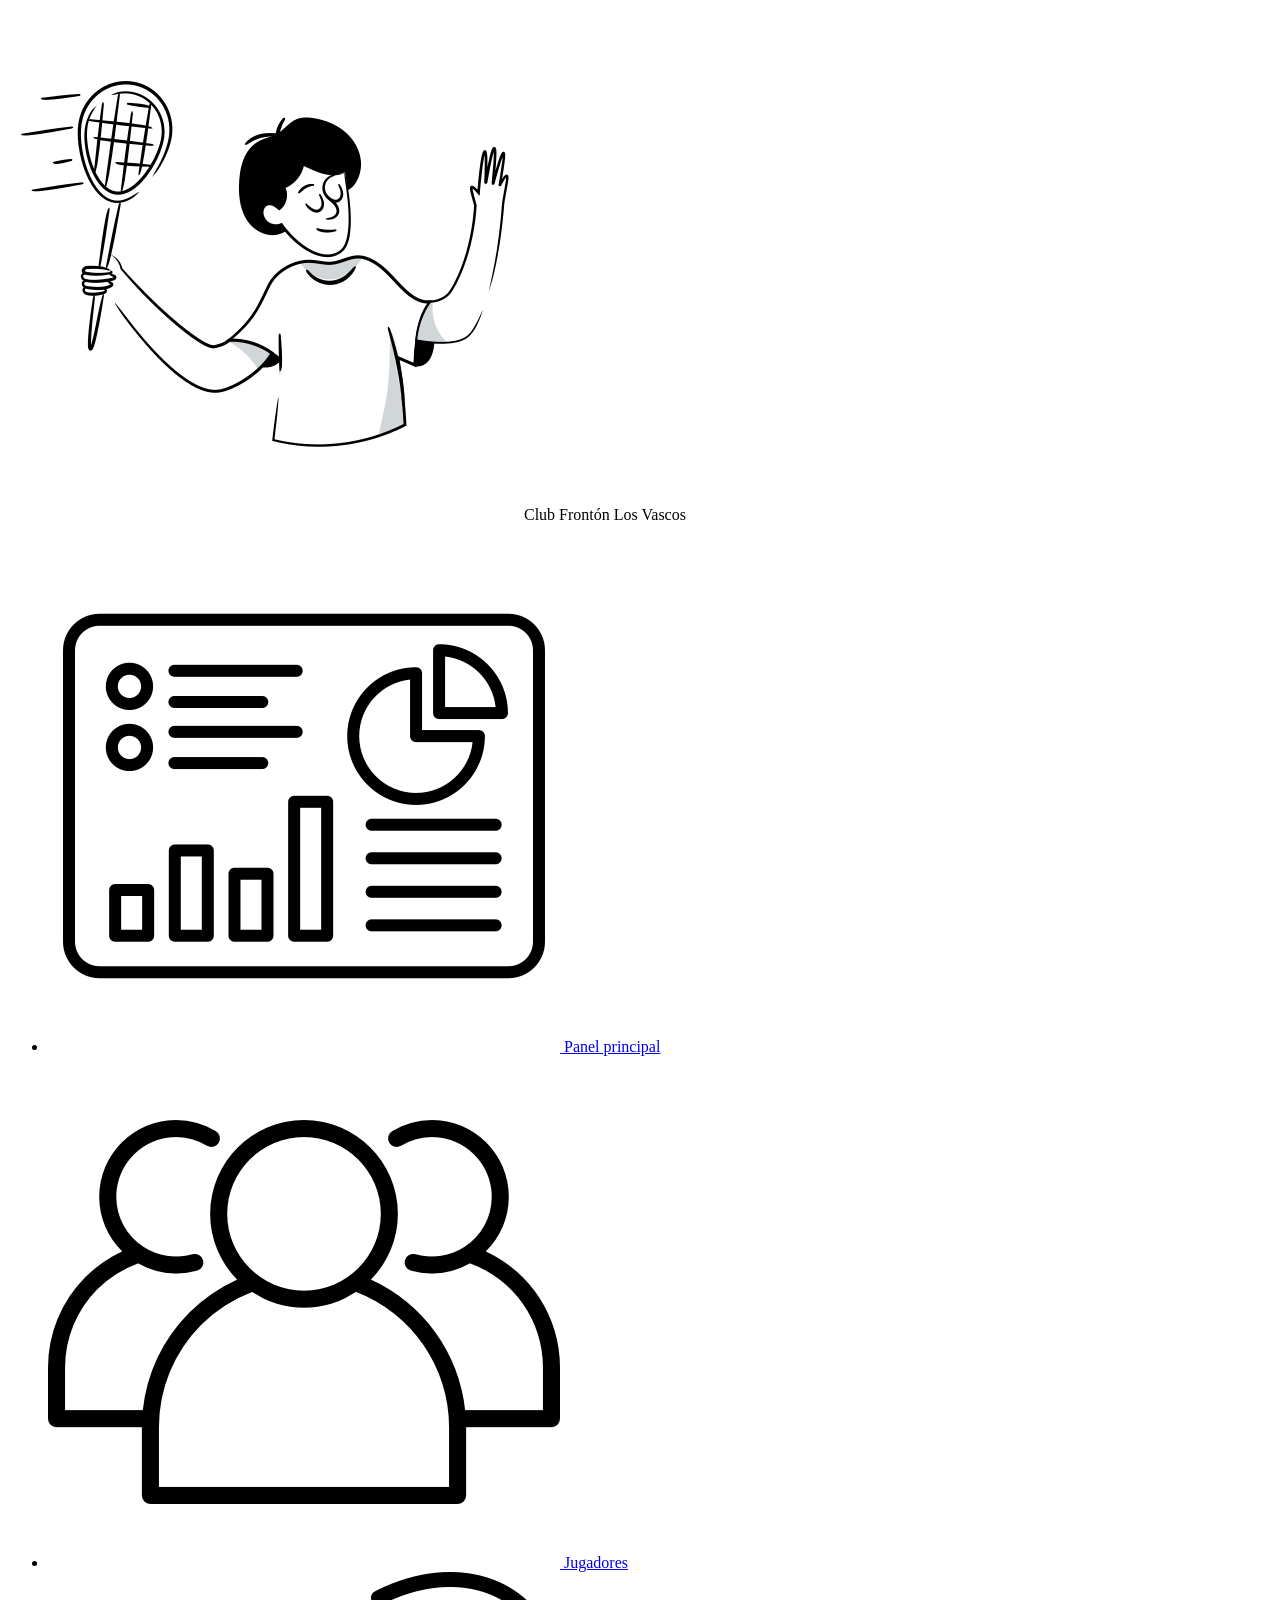
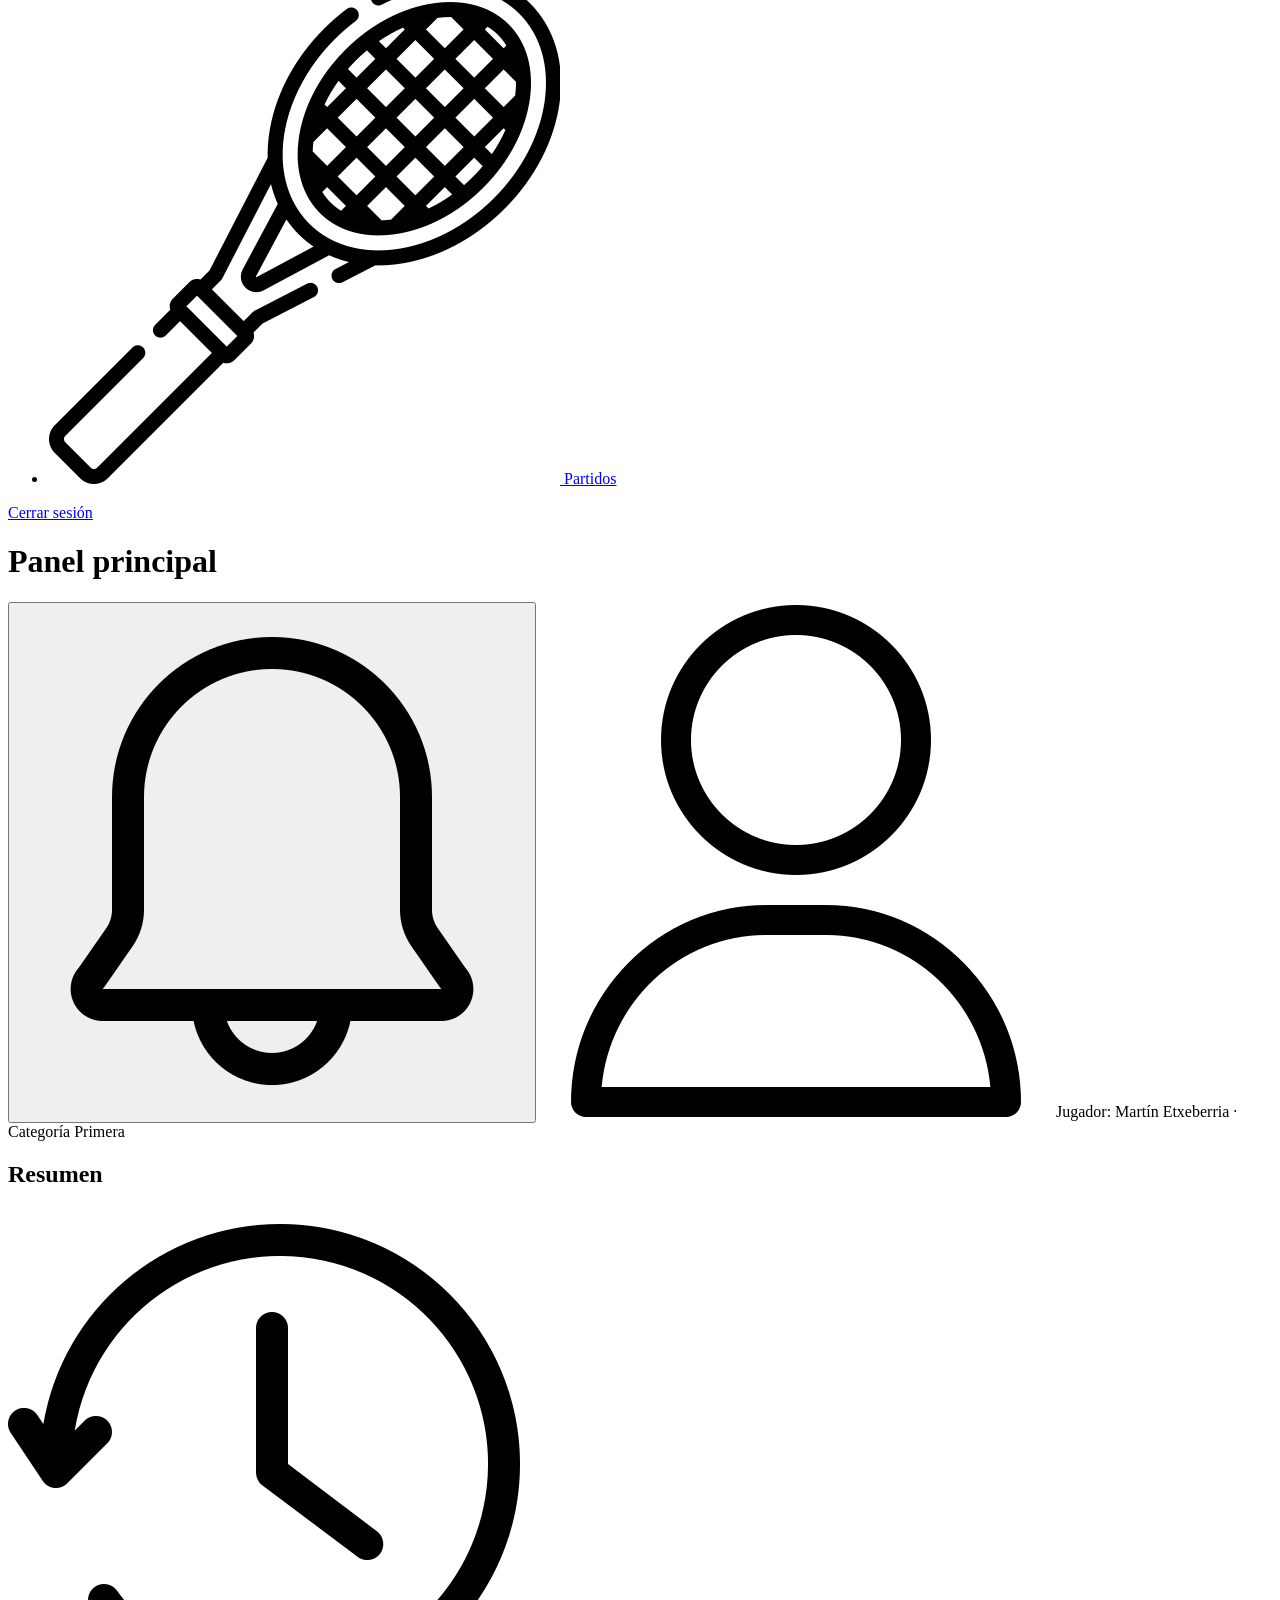
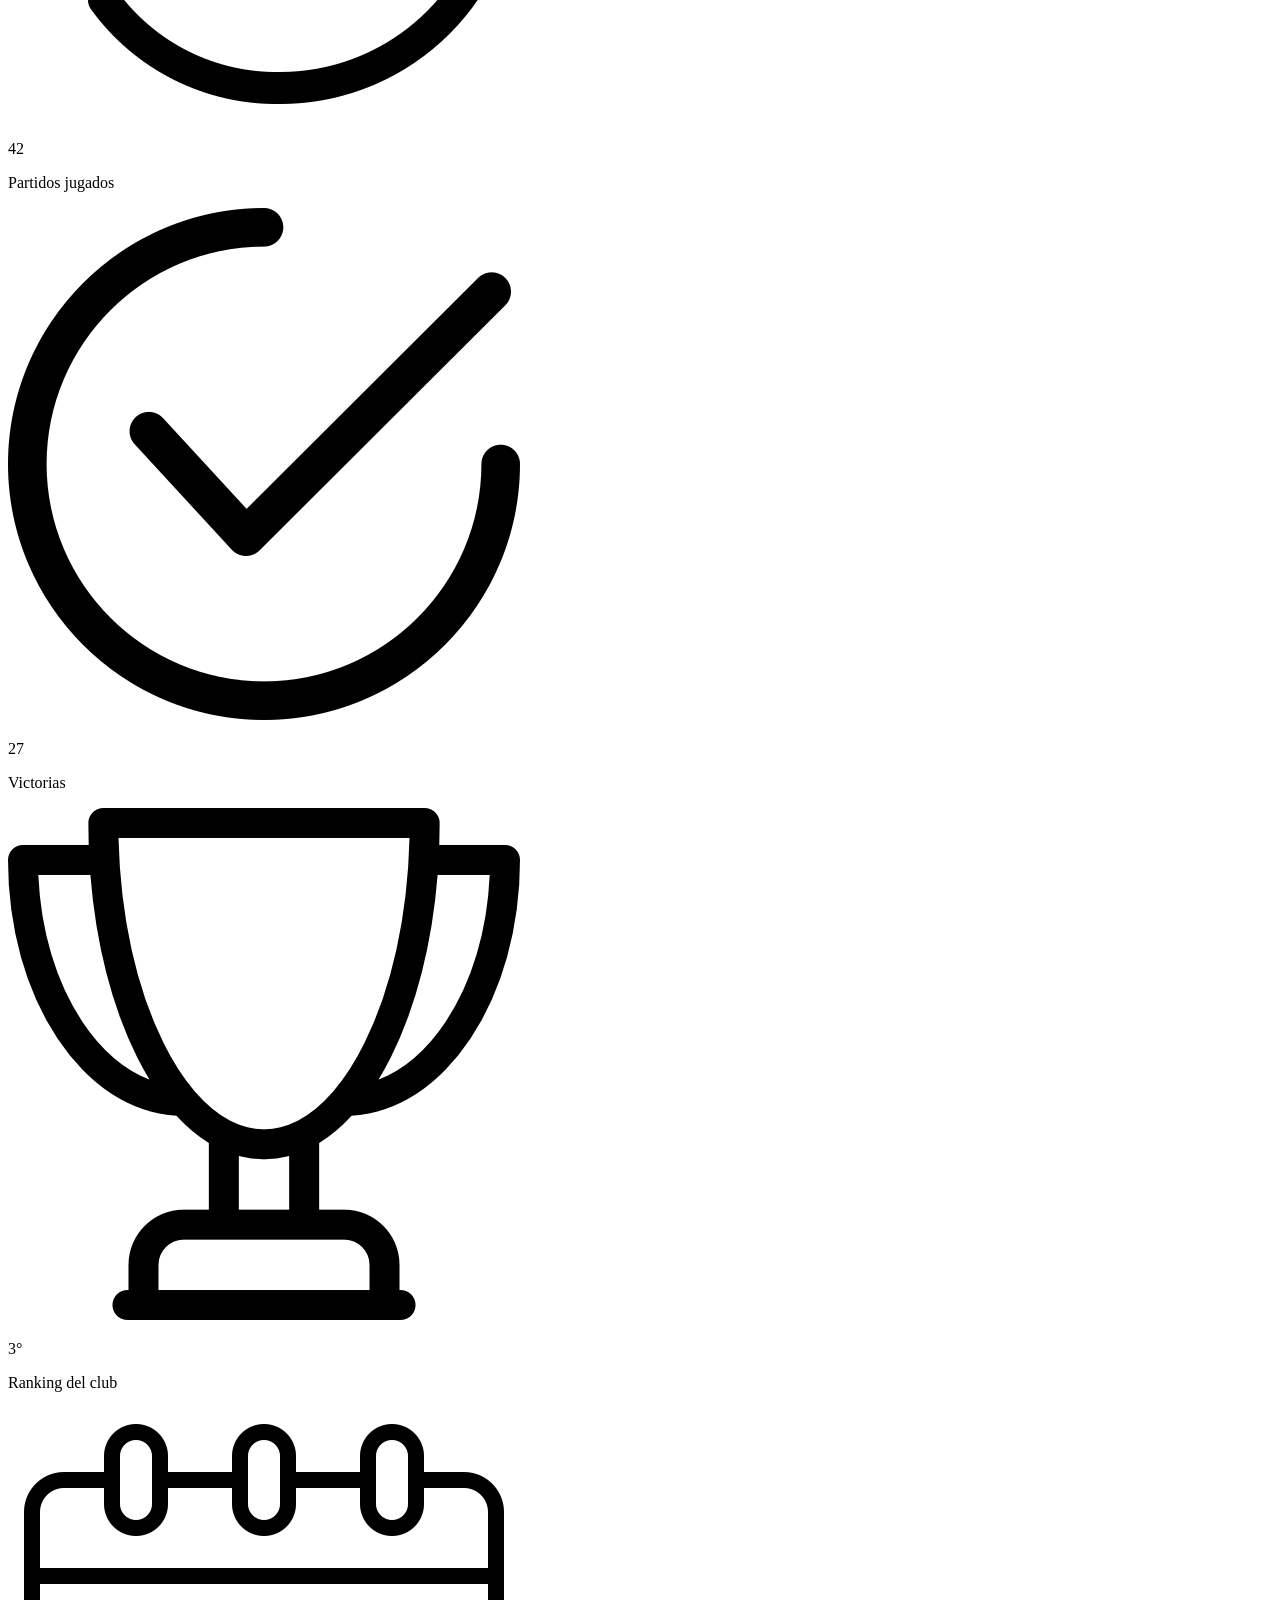
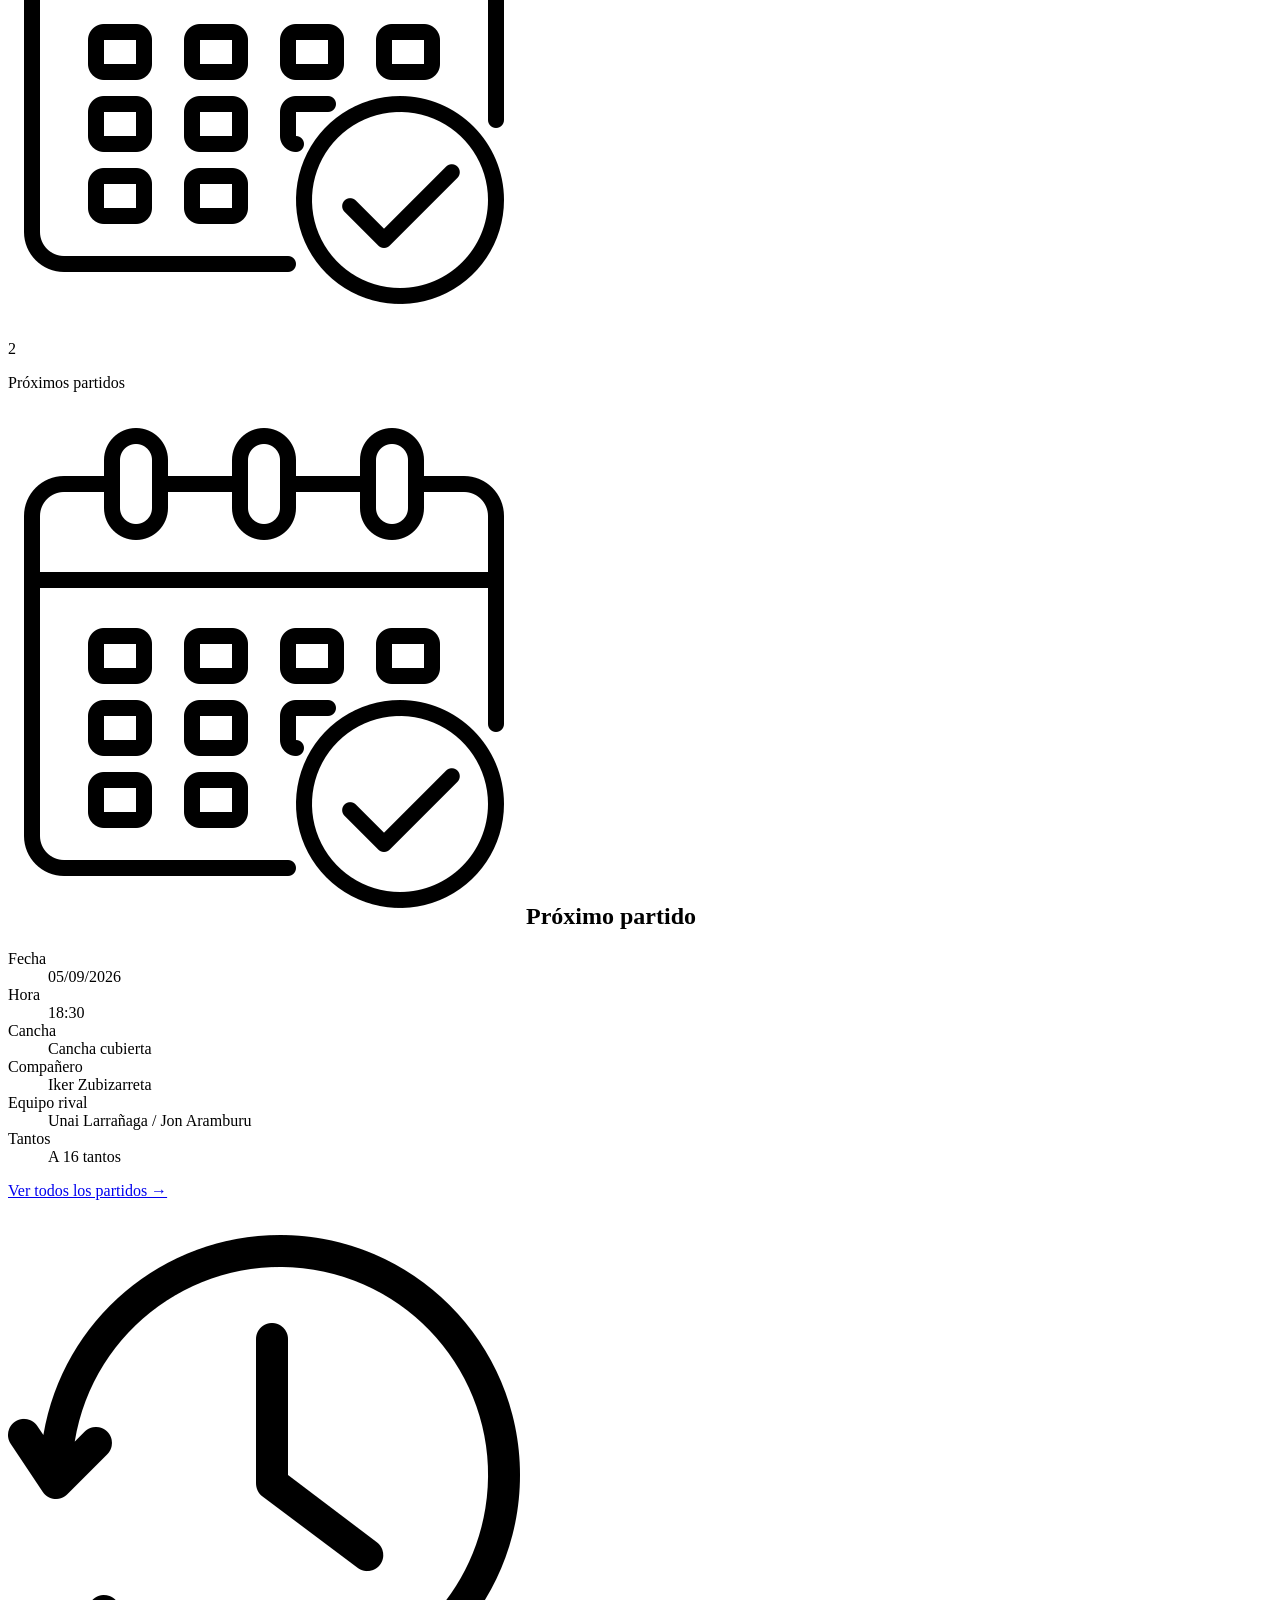
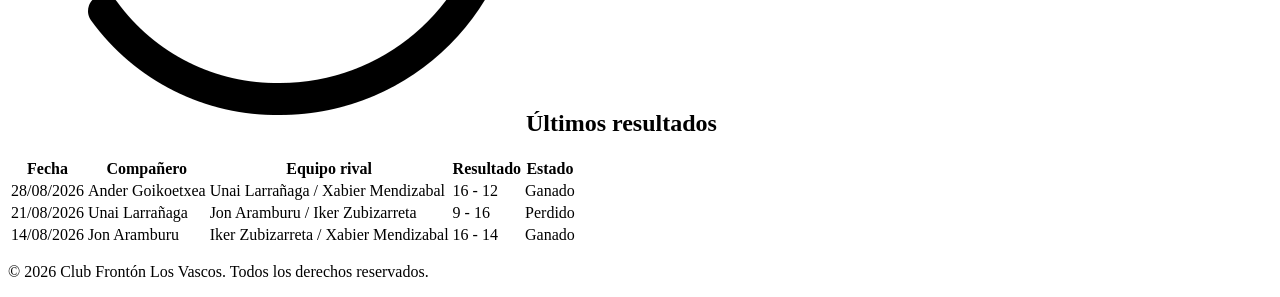
==== dashboard.html @ 21ae505e "maqueta del dashboard en html" ====
<!DOCTYPE html>
<html lang="es">
<head>
  <meta charset="UTF-8">
  <meta name="viewport" content="width=device-width, initial-scale=1.0">
  <title>Panel principal - Club Frontón Los Vascos</title>
  <link rel="stylesheet" href="css/style.css">
</head>
<body>
  <div class="app-layout">
    <aside class="sidebar">
      <div class="brand">
        <span class="brand-logo"><img src="img/icons/logo.png" alt="" aria-hidden="true"></span>
        <span>
          Club Frontón
          <span>Los Vascos</span>
        </span>
      </div>
      <nav aria-label="Navegación principal">
        <ul>
          <li><a href="dashboard.html" aria-current="page"><img class="icon icon-light" src="img/icons/dashboard.png" alt="" aria-hidden="true"> Panel principal</a></li>
          <li><a href="jugadores.html"><img class="icon icon-light" src="img/icons/group.png" alt="" aria-hidden="true"> Jugadores</a></li>
          <li><a href="partidos.html"><img class="icon icon-light" src="img/icons/raquet.png" alt="" aria-hidden="true"> Partidos</a></li>
        </ul>
      </nav>
      <div class="logout">
        <a href="index.html">Cerrar sesión</a>
      </div>
    </aside>

    <main class="content">
      <div class="topbar">
        <h1>Panel principal</h1>
        <p class="user-info">
          <button type="button" class="icon-btn" aria-label="Notificaciones">
            <img class="icon" src="img/icons/bell.png" alt="" aria-hidden="true">
          </button>
          <img class="icon" src="img/icons/user.png" alt="" aria-hidden="true">
          Jugador: Martín Etxeberria · Categoría Primera
        </p>
      </div>

      <section aria-labelledby="resumen-heading">
        <h2 id="resumen-heading" class="visually-hidden">Resumen</h2>
        <div class="stats-grid">
          <article class="stat-card">
            <span class="stat-icon"><img class="icon" src="img/icons/history.png" alt="" aria-hidden="true"></span>
            <p class="stat-value">42</p>
            <p class="stat-label">Partidos jugados</p>
          </article>
          <article class="stat-card">
            <span class="stat-icon"><img class="icon" src="img/icons/checked.png" alt="" aria-hidden="true"></span>
            <p class="stat-value">27</p>
            <p class="stat-label">Victorias</p>
          </article>
          <article class="stat-card">
            <span class="stat-icon"><img class="icon" src="img/icons/trophy.png" alt="" aria-hidden="true"></span>
            <p class="stat-value">3°</p>
            <p class="stat-label">Ranking del club</p>
          </article>
          <article class="stat-card">
            <span class="stat-icon"><img class="icon" src="img/icons/calendar.png" alt="" aria-hidden="true"></span>
            <p class="stat-value">2</p>
            <p class="stat-label">Próximos partidos</p>
          </article>
        </div>
      </section>

      <section class="card" aria-labelledby="proximo-heading">
        <h2 id="proximo-heading"><img class="icon" src="img/icons/calendar.png" alt="" aria-hidden="true"> Próximo partido</h2>
        <dl class="match-summary">
          <div>
            <dt>Fecha</dt>
            <dd>05/09/2026</dd>
          </div>
          <div>
            <dt>Hora</dt>
            <dd>18:30</dd>
          </div>
          <div>
            <dt>Cancha</dt>
            <dd>Cancha cubierta</dd>
          </div>
          <div>
            <dt>Compañero</dt>
            <dd>Iker Zubizarreta</dd>
          </div>
          <div>
            <dt>Equipo rival</dt>
            <dd>Unai Larrañaga / Jon Aramburu</dd>
          </div>
          <div>
            <dt>Tantos</dt>
            <dd>A 16 tantos</dd>
          </div>
        </dl>
        <p><a href="partidos.html">Ver todos los partidos &rarr;</a></p>
      </section>

      <section aria-labelledby="resultados-heading">
        <h2 id="resultados-heading"><img class="icon" src="img/icons/history.png" alt="" aria-hidden="true"> Últimos resultados</h2>
        <div class="table-wrapper">
          <table class="data-table">
            <thead>
              <tr>
                <th scope="col">Fecha</th>
                <th scope="col">Compañero</th>
                <th scope="col">Equipo rival</th>
                <th scope="col">Resultado</th>
                <th scope="col">Estado</th>
              </tr>
            </thead>
            <tbody>
              <tr>
                <td>28/08/2026</td>
                <td>Ander Goikoetxea</td>
                <td>Unai Larrañaga / Xabier Mendizabal</td>
                <td>16 - 12</td>
                <td><span class="badge badge-success">Ganado</span></td>
              </tr>
              <tr>
                <td>21/08/2026</td>
                <td>Unai Larrañaga</td>
                <td>Jon Aramburu / Iker Zubizarreta</td>
                <td>9 - 16</td>
                <td><span class="badge badge-danger">Perdido</span></td>
              </tr>
              <tr>
                <td>14/08/2026</td>
                <td>Jon Aramburu</td>
                <td>Iker Zubizarreta / Xabier Mendizabal</td>
                <td>16 - 14</td>
                <td><span class="badge badge-success">Ganado</span></td>
              </tr>
            </tbody>
          </table>
        </div>
      </section>

      <footer>
        <p>&copy; 2026 Club Frontón Los Vascos. Todos los derechos reservados.</p>
      </footer>
    </main>
  </div>
</body>
</html>
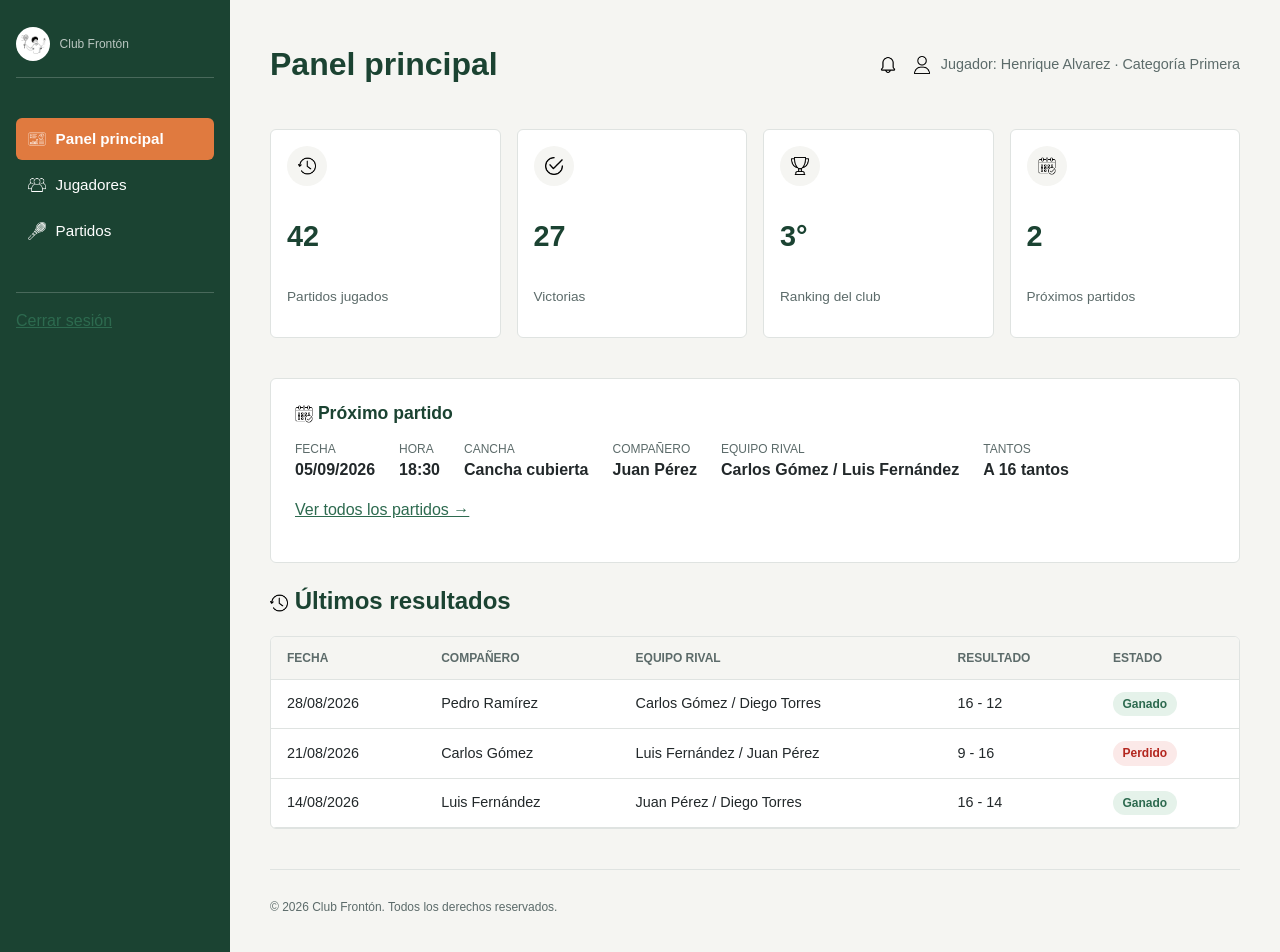
==== commit 77c40b26: "estilos del dashboard y corrigiendo bugs de la vista 1" ====
--- a/dashboard.html
+++ b/dashboard.html
@@ -4,7 +4,7 @@
   <meta charset="UTF-8">
   <meta name="viewport" content="width=device-width, initial-scale=1.0">
   <title>Panel principal - Club Frontón Los Vascos</title>
-  <link rel="stylesheet" href="css/style.css">
+  <link rel="stylesheet" href="css/styles.css">
 </head>
 <body>
   <div class="app-layout">
@@ -13,7 +13,7 @@
         <span class="brand-logo"><img src="img/icons/logo.png" alt="" aria-hidden="true"></span>
         <span>
           Club Frontón
-          <span>Los Vascos</span>
+          
         </span>
       </div>
       <nav aria-label="Navegación principal">
@@ -36,7 +36,7 @@
             <img class="icon" src="img/icons/bell.png" alt="" aria-hidden="true">
           </button>
           <img class="icon" src="img/icons/user.png" alt="" aria-hidden="true">
-          Jugador: Martín Etxeberria · Categoría Primera
+          Jugador: Henrique Alvarez · Categoría Primera
         </p>
       </div>
 
@@ -83,11 +83,11 @@
           </div>
           <div>
             <dt>Compañero</dt>
-            <dd>Iker Zubizarreta</dd>
+            <dd>Juan Pérez</dd>
           </div>
           <div>
             <dt>Equipo rival</dt>
-            <dd>Unai Larrañaga / Jon Aramburu</dd>
+            <dd>Carlos Gómez / Luis Fernández</dd>
           </div>
           <div>
             <dt>Tantos</dt>
@@ -113,22 +113,22 @@
             <tbody>
               <tr>
                 <td>28/08/2026</td>
-                <td>Ander Goikoetxea</td>
-                <td>Unai Larrañaga / Xabier Mendizabal</td>
+                <td>Pedro Ramírez</td>
+                <td>Carlos Gómez / Diego Torres</td>
                 <td>16 - 12</td>
                 <td><span class="badge badge-success">Ganado</span></td>
               </tr>
               <tr>
                 <td>21/08/2026</td>
-                <td>Unai Larrañaga</td>
-                <td>Jon Aramburu / Iker Zubizarreta</td>
+                <td>Carlos Gómez</td>
+                <td>Luis Fernández / Juan Pérez</td>
                 <td>9 - 16</td>
                 <td><span class="badge badge-danger">Perdido</span></td>
               </tr>
               <tr>
                 <td>14/08/2026</td>
-                <td>Jon Aramburu</td>
-                <td>Iker Zubizarreta / Xabier Mendizabal</td>
+                <td>Luis Fernández</td>
+                <td>Juan Pérez / Diego Torres</td>
                 <td>16 - 14</td>
                 <td><span class="badge badge-success">Ganado</span></td>
               </tr>
@@ -138,7 +138,7 @@
       </section>
 
       <footer>
-        <p>&copy; 2026 Club Frontón Los Vascos. Todos los derechos reservados.</p>
+        <p>&copy; 2026 Club Frontón. Todos los derechos reservados.</p>
       </footer>
     </main>
   </div>
--- a/css/styles.css
+++ b/css/styles.css
@@ -0,0 +1,500 @@
+/* Reset box sizing */
+*,
+*::before,
+*::after {
+    box-sizing: border-box
+}
+
+body{
+    margin: 0;
+}
+
+img{
+    max-width: 100%;
+}
+
+/* Variables generales del sistema */
+:root{
+    --color-primary: #1b4332;
+  --color-primary-light: #2d6a4f;
+  --color-accent: #e07a3f;
+  --color-bg: #f5f5f2;
+  --color-surface: #ffffff;
+  --color-text: #22282a;
+  --color-text-light: #5c6b6a;
+  --color-border: #dfe3e1;
+  --color-success: #2d6a4f;
+  --color-danger: #b3261e;
+  --color-warning: #ad7a12;
+
+  --radius: 6px;
+  --spacing-sm: 0.5rem;
+  --spacing-md: 1rem;
+  --spacing-lg: 1.5rem;
+  --spacing-xl: 2.5rem;
+
+  font-family: "Segoe UI", Arial, Helvetica, sans-serif;
+}
+
+body {
+    background-color: var(--color-bg);
+    color: var(--color-text);
+    line-height: 1.5;
+}
+
+h1, h2, h3 {
+    color: var(--color-primary);
+    line-height: 1.2;
+}
+
+a {
+    color: var(--color-primary-light);
+}
+
+/* Estilos del login(index.html) */
+
+.login-page {
+    min-height: 100vh;
+    display: flex;
+    align-items: center;
+    justify-content: center;
+    background: linear-gradient(180deg, var(--color-primary) 0%, var(--color-primary) 40%, var(--color-bg) 40%);
+    padding: var(--spacing-md);
+}
+
+.login-card {
+    background-color: var(--color-surface);
+    width: 100%;
+    max-width: 380px;
+    padding: var(--spacing-xl) var(--spacing-lg);
+    border-radius: var(--radius);
+    box-shadow: 0 6px 18px rgba(0, 0, 0, 0.15);
+}
+
+.login-card header {
+    text-align: center;
+    margin-bottom: var(--spacing-lg);
+}
+
+.login-logo{
+    width: 64px;
+    height: 64px;
+    margin: 0 auto 0.75rem;
+    background-color: var(--color-bg);
+    border-radius: 50%;
+    display: flex;
+    align-items: center;
+    justify-content: center;
+}
+
+.login-logo img{
+    width: 36px;
+    height: 36px;
+}
+
+.login-card header h1{
+    font-size: 1.5rem;
+    margin-bottom: 0.25rem;
+}
+
+.login-card header p{
+    color: var(--color-text-light);
+    margin: 0;
+    font-size: 0.9rem;
+}
+
+.login-card footer{
+    text-align: center;
+    margin-top: var(--spacing-lg);
+    font-size: 0.75rem;
+    color: var(--color-text-light)
+}
+
+.form-options{
+    display:flex;
+    align-items: center;
+    justify-content: space-between;
+    font-size: 0.85rem;
+    margin-bottom: var(--spacing-lg);
+}
+
+.form-options label{
+    display: flex;
+    align-items: center;
+    gap: 0.35rem;
+}
+
+/* Formularios */
+
+form {
+  background-color: var(--color-surface);
+}
+
+fieldset {
+  border: none;
+  border-top: 1px solid var(--color-border);
+  padding: var(--spacing-md) 0;
+  margin: 0 0 var(--spacing-md);
+}
+
+fieldset:first-of-type {
+  border-top: none;
+  padding-top: 0;
+}
+
+legend {
+  display: flex;
+  align-items: center;
+  gap: 0.5rem;
+  font-weight: bold;
+  color: var(--color-primary);
+  padding: 0;
+  margin-bottom: var(--spacing-md);
+}
+
+.form-group {
+  display: flex;
+  flex-direction: column;
+  margin-bottom: var(--spacing-md);
+}
+
+.form-group label {
+  font-size: 0.85rem;
+  font-weight: bold;
+  margin-bottom: 0.3rem;
+}
+
+input,
+select,
+textarea {
+  font: inherit;
+  padding: 0.55rem 0.65rem;
+  border: 1px solid var(--color-border);
+  border-radius: var(--radius);
+  background-color: var(--color-surface);
+  color: var(--color-text);
+}
+
+input:focus,
+select:focus,
+textarea:focus {
+  outline: 2px solid var(--color-primary-light);
+  outline-offset: 1px;
+}
+
+/* Botones */
+
+.btn {
+  display: inline-flex;
+  align-items: center;
+  gap: 0.4rem;
+  font: inherit;
+  padding: 0.55rem 1.1rem;
+  border-radius: var(--radius);
+  border: 1px solid transparent;
+  cursor: pointer;
+  text-decoration: none;
+  font-size: 0.9rem;
+  text-align: center;
+}
+
+.btn-primary {
+  background-color: var(--color-primary);
+  color: #ffffff;
+}
+
+.btn-primary:hover {
+  background-color: var(--color-primary-light);
+}
+
+/* Estilos del dashboard(dashboard.html) */
+
+/* Iconos */
+
+.icon {
+  width: 18px;
+  height: 18px;
+  vertical-align: middle;
+  flex-shrink: 0;
+}
+
+.icon-light {
+  filter: brightness(0) invert(1);
+}
+
+.visually-hidden {
+  position: absolute;
+  width: 1px;
+  height: 1px;
+  overflow: hidden;
+  clip: rect(0, 0, 0, 0);
+  white-space: nowrap;
+}
+
+/* Layout general */
+
+.app-layout {
+  display: flex;
+  min-height: 100vh;
+}
+
+.sidebar {
+  width: 230px;
+  flex-shrink: 0;
+  background-color: var(--color-primary);
+  color: #ffffff;
+  padding: var(--spacing-lg) var(--spacing-md);
+}
+
+.sidebar .brand {
+  display: flex;
+  align-items: center;
+  gap: 0.6rem;
+  font-size: 1.15rem;
+  font-weight: bold;
+  margin-bottom: var(--spacing-xl);
+  padding-bottom: var(--spacing-md);
+  border-bottom: 1px solid rgba(255, 255, 255, 0.2);
+}
+
+.brand-logo {
+  width: 34px;
+  height: 34px;
+  flex-shrink: 0;
+  background-color: #ffffff;
+  border-radius: 50%;
+  padding: 4px;
+  display: flex;
+  align-items: center;
+  justify-content: center;
+}
+
+.brand-logo img {
+  width: 100%;
+  height: 100%;
+}
+
+.sidebar .brand span {
+  display: block;
+  font-weight: normal;
+  font-size: 0.75rem;
+  color: rgba(255, 255, 255, 0.7);
+  margin-top: 0.2rem;
+}
+
+.sidebar nav ul {
+  list-style: none;
+  margin: 0;
+  padding: 0;
+}
+
+.sidebar nav a {
+  display: flex;
+  align-items: center;
+  gap: 0.6rem;
+  color: #ffffff;
+  text-decoration: none;
+  padding: 0.6rem 0.75rem;
+  border-radius: var(--radius);
+  margin-bottom: 0.25rem;
+  font-size: 0.95rem;
+}
+
+.sidebar nav a:hover {
+  background-color: var(--color-primary-light);
+}
+
+.sidebar nav a[aria-current="page"] {
+  background-color: var(--color-accent);
+  font-weight: bold;
+}
+
+.sidebar .logout {
+  margin-top: var(--spacing-xl);
+  padding-top: var(--spacing-md);
+  border-top: 1px solid rgba(255, 255, 255, 0.2);
+}
+
+.content {
+  flex: 1;
+  padding: var(--spacing-lg) var(--spacing-xl);
+}
+
+.topbar {
+  display: flex;
+  align-items: center;
+  justify-content: space-between;
+  margin-bottom: var(--spacing-lg);
+}
+
+.topbar .user-info {
+  display: flex;
+  align-items: center;
+  gap: 0.6rem;
+  font-size: 0.9rem;
+  color: var(--color-text-light);
+}
+
+.topbar .icon-btn {
+  background: none;
+  border: none;
+  padding: 0.4rem;
+  cursor: pointer;
+  border-radius: 50%;
+  line-height: 0;
+}
+
+.topbar .icon-btn:hover {
+  background-color: var(--color-border);
+}
+
+.content footer {
+  margin-top: var(--spacing-xl);
+  font-size: 0.75rem;
+  color: var(--color-text-light);
+  border-top: 1px solid var(--color-border);
+  padding-top: var(--spacing-md);
+}
+
+/* Tarjetas de estadísticas y resumen */
+
+.stats-grid {
+  display: grid;
+  grid-template-columns: repeat(auto-fit, minmax(180px, 1fr));
+  gap: var(--spacing-md);
+  margin-bottom: var(--spacing-xl);
+}
+
+.stat-card {
+  background-color: var(--color-surface);
+  border: 1px solid var(--color-border);
+  border-radius: var(--radius);
+  padding: var(--spacing-md);
+}
+
+.stat-icon {
+  width: 40px;
+  height: 40px;
+  border-radius: 50%;
+  background-color: var(--color-bg);
+  display: flex;
+  align-items: center;
+  justify-content: center;
+  margin-bottom: var(--spacing-sm);
+}
+
+.stat-card .stat-value {
+  font-size: 1.8rem;
+  font-weight: bold;
+  color: var(--color-primary);
+}
+
+.stat-card .stat-label {
+  color: var(--color-text-light);
+  font-size: 0.85rem;
+}
+
+.card {
+  background-color: var(--color-surface);
+  border: 1px solid var(--color-border);
+  border-radius: var(--radius);
+  padding: var(--spacing-lg);
+  margin-bottom: var(--spacing-lg);
+}
+
+.card h2 {
+  margin-top: 0;
+  font-size: 1.1rem;
+}
+
+.match-summary {
+  display: flex;
+  flex-wrap: wrap;
+  gap: var(--spacing-lg);
+}
+
+.match-summary dt {
+  font-size: 0.75rem;
+  color: var(--color-text-light);
+  text-transform: uppercase;
+}
+
+.match-summary dd {
+  margin: 0;
+  font-weight: bold;
+}
+
+/* Tabla de últimos resultados */
+
+.table-wrapper {
+  overflow-x: auto;
+  background-color: var(--color-surface);
+  border: 1px solid var(--color-border);
+  border-radius: var(--radius);
+}
+
+.data-table {
+  width: 100%;
+  border-collapse: collapse;
+  font-size: 0.9rem;
+}
+
+.data-table th,
+.data-table td {
+  padding: 0.75rem var(--spacing-md);
+  text-align: left;
+  border-bottom: 1px solid var(--color-border);
+}
+
+.data-table thead th {
+  background-color: var(--color-bg);
+  color: var(--color-text-light);
+  font-size: 0.75rem;
+  text-transform: uppercase;
+}
+
+.data-table tbody tr:hover {
+  background-color: var(--color-bg);
+}
+
+/* Insignias de estado */
+
+.badge {
+  display: inline-block;
+  padding: 0.2rem 0.6rem;
+  border-radius: 999px;
+  font-size: 0.75rem;
+  font-weight: bold;
+}
+
+.badge-success {
+  background-color: #e5f2ea;
+  color: var(--color-success);
+}
+
+.badge-danger {
+  background-color: #fbe9e8;
+  color: var(--color-danger);
+}
+
+/* Responsive */
+
+@media (max-width: 720px) {
+  .app-layout {
+    flex-direction: column;
+  }
+
+  .sidebar {
+    width: 100%;
+  }
+
+  .sidebar nav ul {
+    display: flex;
+    flex-wrap: wrap;
+    gap: 0.25rem;
+  }
+
+  .content {
+    padding: var(--spacing-md);
+  }
+}
